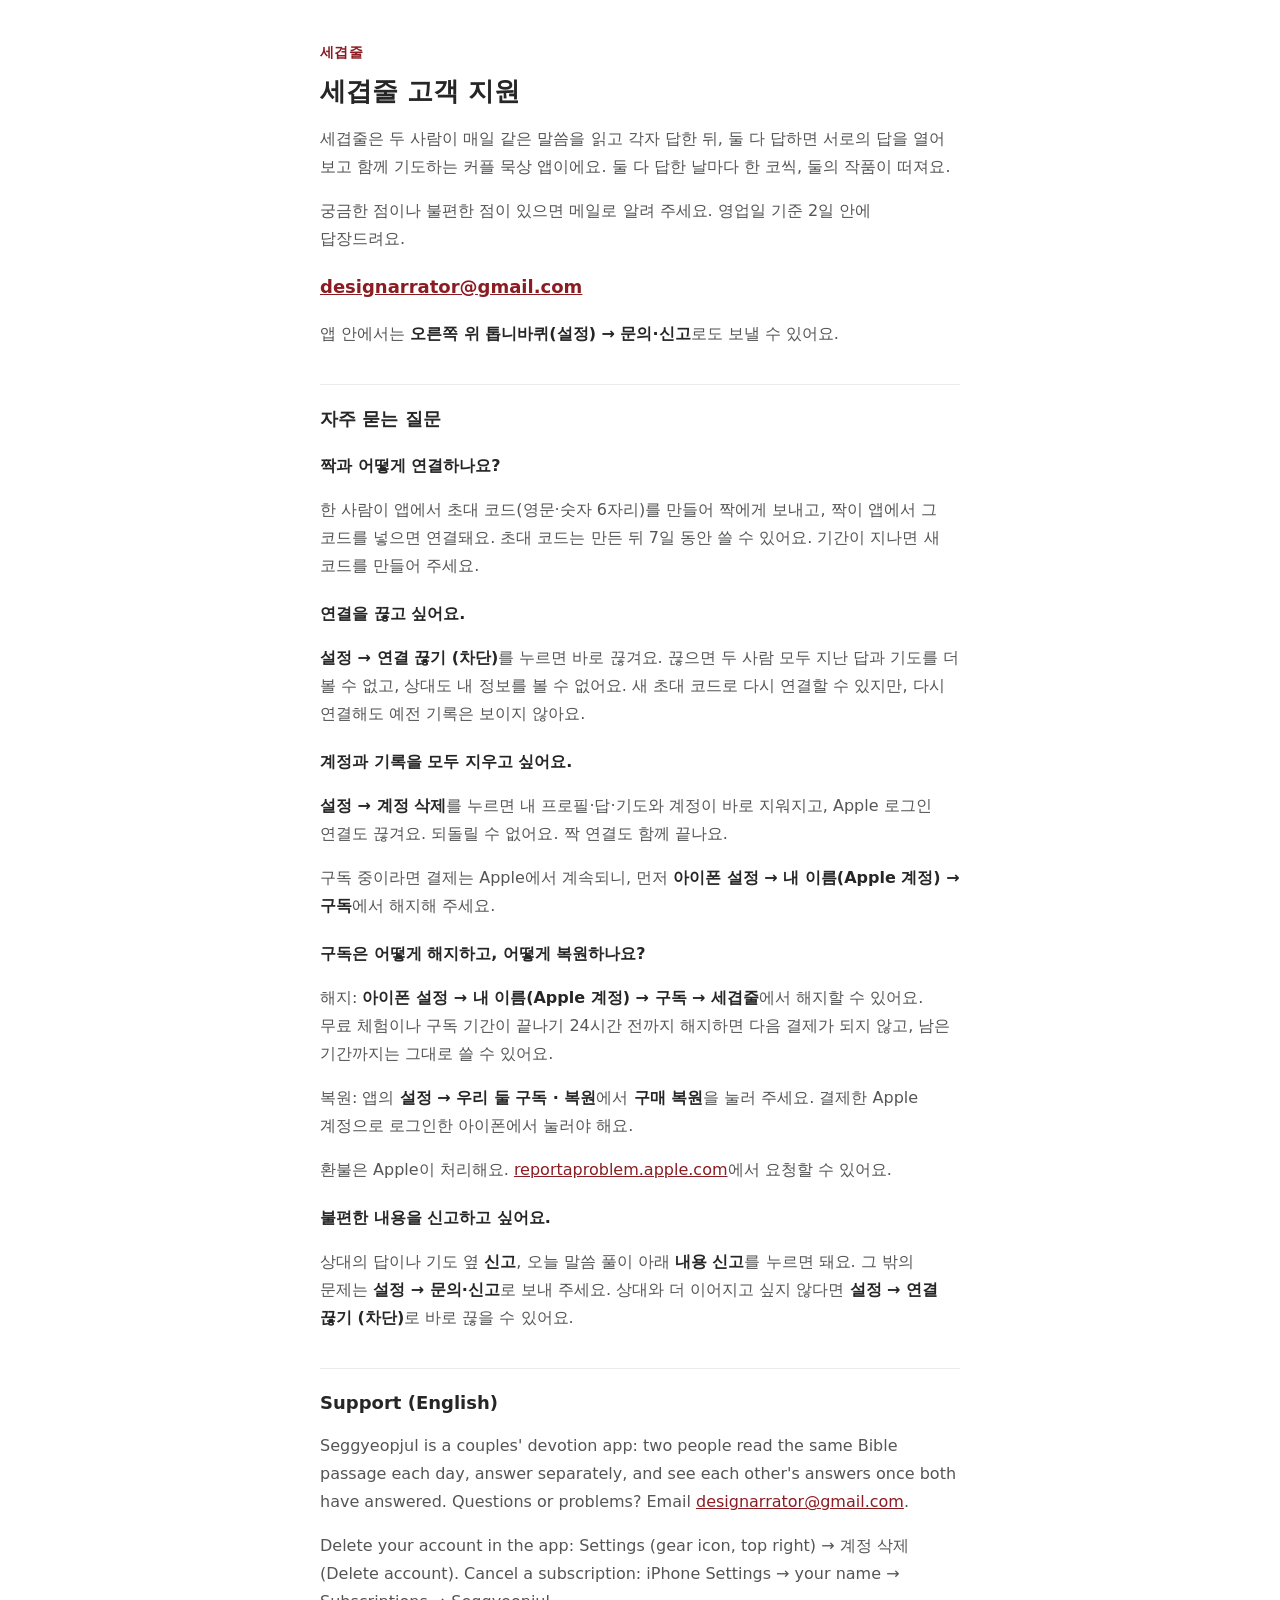
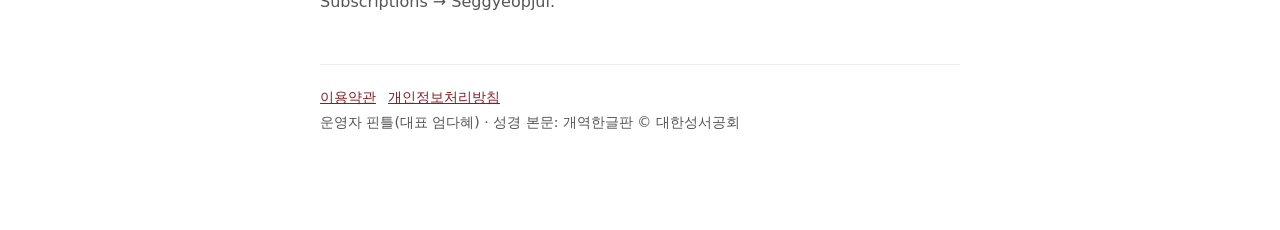
==== index.html @ f802d389 "세겹줄 개인정보처리방침·이용약관·지원 페이지 첫 판 Co-Authored-By: Claude Opus 5.5 <noreply@anthropic.com>" ====
<!doctype html>
<html lang="ko">
<head>
<meta charset="utf-8">
<meta name="viewport" content="width=device-width, initial-scale=1">
<title>세겹줄 고객 지원</title>
<meta name="description" content="세겹줄 — 같은 말씀으로 서로를 알아가는 커플 묵상 앱. 문의와 자주 묻는 질문.">
<link rel="stylesheet" href="style.css">
</head>
<body>
<main>
<p class="brand">세겹줄</p>
<h1>세겹줄 고객 지원</h1>
<p>세겹줄은 두 사람이 매일 같은 말씀을 읽고 각자 답한 뒤, 둘 다 답하면 서로의 답을 열어 보고 함께 기도하는 커플 묵상 앱이에요. 둘 다 답한 날마다 한 코씩, 둘의 작품이 떠져요.</p>
<p>궁금한 점이나 불편한 점이 있으면 메일로 알려 주세요. 영업일 기준 2일 안에 답장드려요.</p>
<!-- 확인 필요: «영업일 기준 2일»은 멀리 지원 페이지 문구를 따랐어요. 세겹줄도 같은 약속을 할지 다혜 확인 -->
<p class="mail"><a href="mailto:designarrator@gmail.com?subject=%EC%84%B8%EA%B2%B9%EC%A4%84%20%EB%AC%B8%EC%9D%98">designarrator@gmail.com</a></p>
<p>앱 안에서는 <b>오른쪽 위 톱니바퀴(설정) → 문의·신고</b>로도 보낼 수 있어요.</p>

<h2>자주 묻는 질문</h2>
<div class="faq">
<h3>짝과 어떻게 연결하나요?</h3>
<p>한 사람이 앱에서 초대 코드(영문·숫자 6자리)를 만들어 짝에게 보내고, 짝이 앱에서 그 코드를 넣으면 연결돼요. 초대 코드는 만든 뒤 7일 동안 쓸 수 있어요. 기간이 지나면 새 코드를 만들어 주세요.</p>

<h3>연결을 끊고 싶어요.</h3>
<p><b>설정 → 연결 끊기 (차단)</b>를 누르면 바로 끊겨요. 끊으면 두 사람 모두 지난 답과 기도를 더 볼 수 없고, 상대도 내 정보를 볼 수 없어요. 새 초대 코드로 다시 연결할 수 있지만, 다시 연결해도 예전 기록은 보이지 않아요.</p>

<h3>계정과 기록을 모두 지우고 싶어요.</h3>
<p><b>설정 → 계정 삭제</b>를 누르면 내 프로필·답·기도와 계정이 바로 지워지고, Apple 로그인 연결도 끊겨요. 되돌릴 수 없어요. 짝 연결도 함께 끝나요.</p>
<p>구독 중이라면 결제는 Apple에서 계속되니, 먼저 <b>아이폰 설정 → 내 이름(Apple 계정) → 구독</b>에서 해지해 주세요.</p>

<h3>구독은 어떻게 해지하고, 어떻게 복원하나요?</h3>
<p>해지: <b>아이폰 설정 → 내 이름(Apple 계정) → 구독 → 세겹줄</b>에서 해지할 수 있어요. 무료 체험이나 구독 기간이 끝나기 24시간 전까지 해지하면 다음 결제가 되지 않고, 남은 기간까지는 그대로 쓸 수 있어요.</p>
<p>복원: 앱의 <b>설정 → 우리 둘 구독 · 복원</b>에서 <b>구매 복원</b>을 눌러 주세요. 결제한 Apple 계정으로 로그인한 아이폰에서 눌러야 해요.</p>
<p>환불은 Apple이 처리해요. <a href="https://reportaproblem.apple.com">reportaproblem.apple.com</a>에서 요청할 수 있어요.</p>

<h3>불편한 내용을 신고하고 싶어요.</h3>
<p>상대의 답이나 기도 옆 <b>신고</b>, 오늘 말씀 풀이 아래 <b>내용 신고</b>를 누르면 돼요. 그 밖의 문제는 <b>설정 → 문의·신고</b>로 보내 주세요. 상대와 더 이어지고 싶지 않다면 <b>설정 → 연결 끊기 (차단)</b>로 바로 끊을 수 있어요.</p>
<!-- 확인 필요: 신고 처리 기한(이용약관 9조의 24시간)을 실제로 지킬 수 있는지 다혜 확인 -->
</div>

<h2>Support (English)</h2>
<p>Seggyeopjul is a couples' devotion app: two people read the same Bible passage each day, answer separately, and see each other's answers once both have answered. Questions or problems? Email <a href="mailto:designarrator@gmail.com?subject=Seggyeopjul%20support">designarrator@gmail.com</a>.</p>
<p>Delete your account in the app: Settings (gear icon, top right) → 계정 삭제 (Delete account). Cancel a subscription: iPhone Settings → your name → Subscriptions → Seggyeopjul.</p>

<nav class="foot"><a href="terms.html">이용약관</a><a href="privacy.html">개인정보처리방침</a></nav>
<p class="meta">운영자 핀틀(대표 엄다혜) · 성경 본문: 개역한글판 © 대한성서공회</p>
</main>
</body>
</html>
---- style.css ----
/* 세겹줄 공개 페이지 공용 스타일 — 외부 글꼴·스크립트 없음 */
:root { --primary:#8a1c22; --ink:#262626; --sub:#555; --line:#ececec; --soft:#f7f3f2; --bg:#fff; }
* { box-sizing:border-box; }
body { margin:0; background:var(--bg); color:var(--ink); font:16px/1.75 -apple-system, BlinkMacSystemFont, "Apple SD Gothic Neo", "Malgun Gothic", system-ui, sans-serif; -webkit-text-size-adjust:100%; word-break:keep-all; overflow-wrap:break-word; }
main { max-width:680px; margin:0 auto; padding:40px 20px 80px; }
.brand { font-size:14px; font-weight:700; color:var(--primary); margin:0 0 8px; letter-spacing:.02em; }
.brand a { color:inherit; text-decoration:none; }
h1 { font-size:26px; line-height:1.4; margin:0 0 8px; }
h2 { font-size:18px; line-height:1.5; margin:36px 0 8px; padding-top:20px; border-top:1px solid var(--line); }
h3 { font-size:16px; margin:20px 0 4px; }
p, li { color:var(--sub); }
ul, ol { padding-left:20px; }
b, strong { color:var(--ink); }
a { color:var(--primary); }
.meta { font-size:14px; color:var(--sub); margin:0 0 16px; }
.draft { display:inline-block; font-size:13px; font-weight:700; color:var(--primary); background:var(--soft); border-radius:8px; padding:4px 8px; }
.box { background:var(--soft); border-radius:12px; padding:16px; margin:16px 0; }
.box p { margin:0; }
.table { overflow-x:auto; }
table { width:100%; border-collapse:collapse; font-size:14px; line-height:1.6; }
th, td { text-align:left; padding:8px 6px; border-bottom:1px solid var(--line); vertical-align:top; }
th { color:var(--ink); font-weight:600; white-space:nowrap; }
td { color:var(--sub); }
.sens { color:var(--primary); font-weight:700; }
.faq h3 { color:var(--ink); }
.mail { font-size:18px; font-weight:700; }
nav.foot { margin-top:48px; padding-top:20px; border-top:1px solid var(--line); font-size:14px; }
nav.foot a { margin-right:12px; }
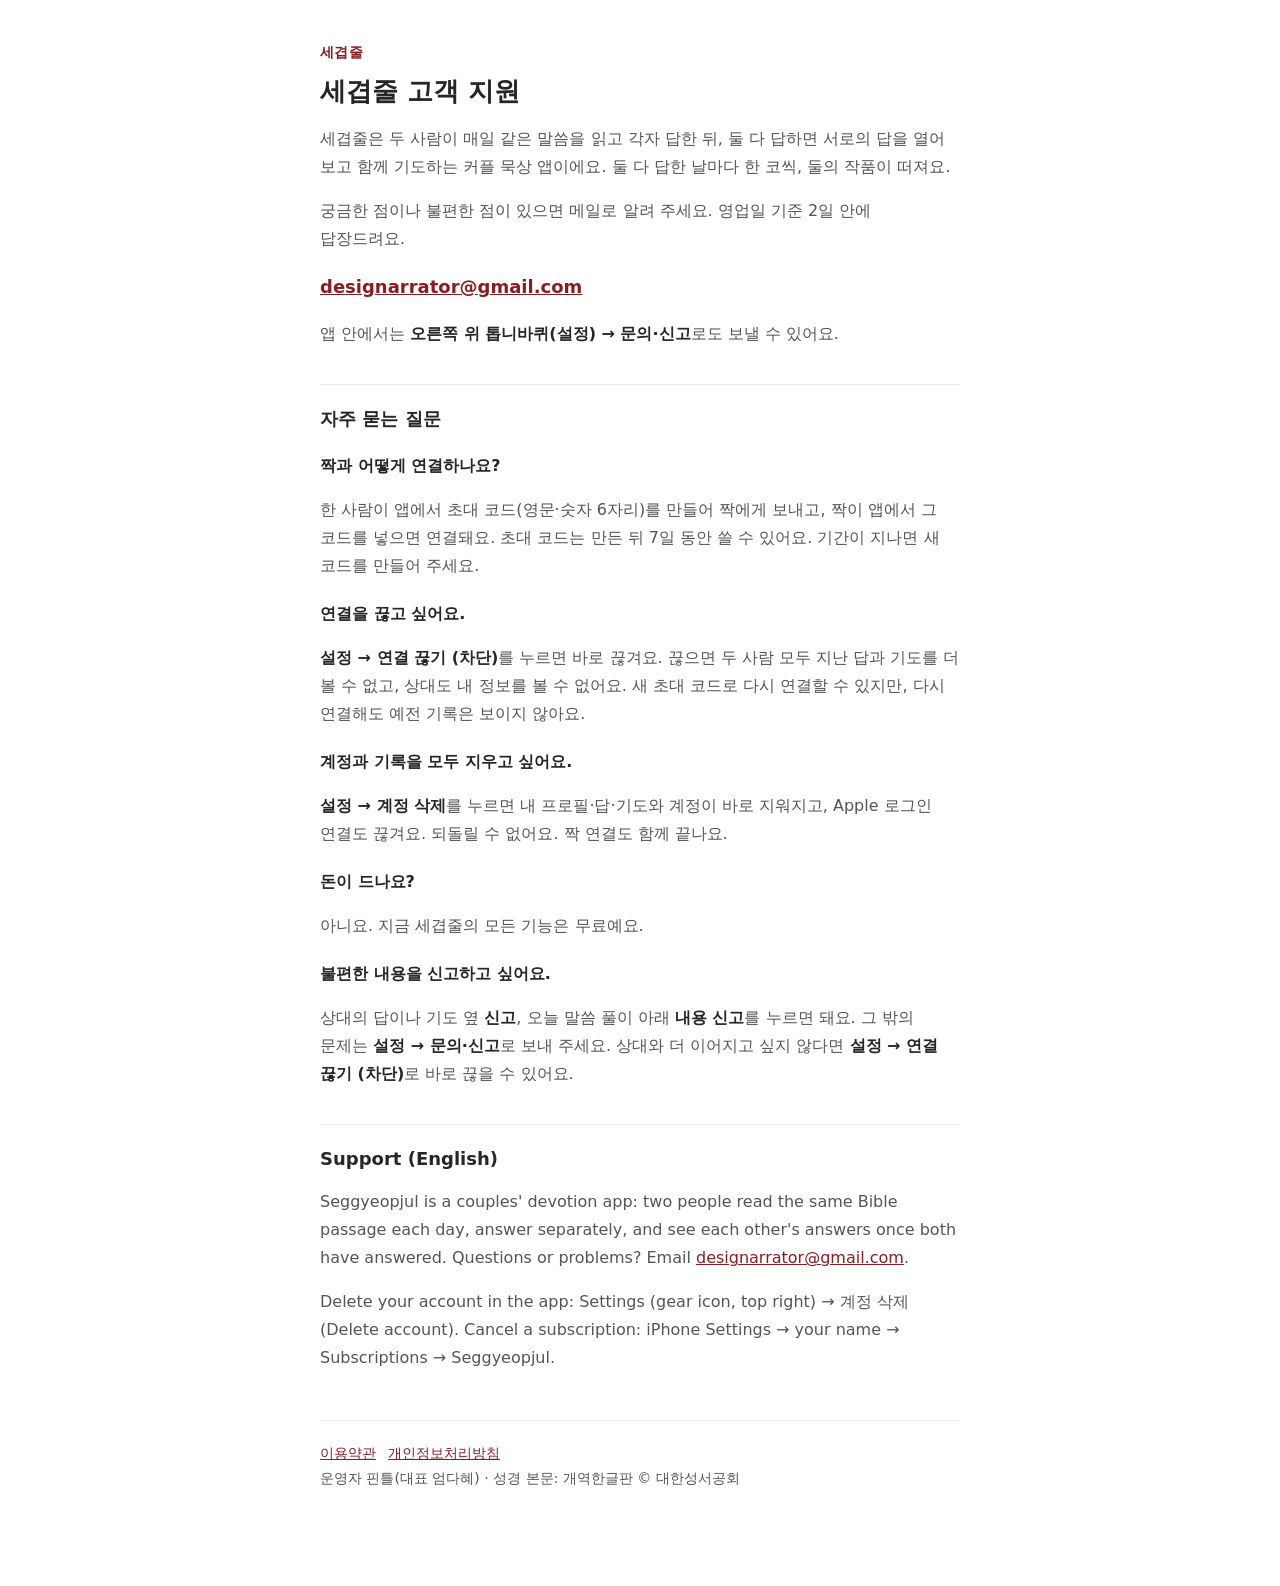
==== commit 6f45169f: "1.0 무료 출시에 맞춰 약관·지원 페이지 구독 내용 정리 Co-Authored-By: Claude Opus 5.5 <noreply@anthropic.com>" ====
--- a/index.html
+++ b/index.html
@@ -27,13 +27,9 @@
 
 <h3>계정과 기록을 모두 지우고 싶어요.</h3>
 <p><b>설정 → 계정 삭제</b>를 누르면 내 프로필·답·기도와 계정이 바로 지워지고, Apple 로그인 연결도 끊겨요. 되돌릴 수 없어요. 짝 연결도 함께 끝나요.</p>
-<p>구독 중이라면 결제는 Apple에서 계속되니, 먼저 <b>아이폰 설정 → 내 이름(Apple 계정) → 구독</b>에서 해지해 주세요.</p>
 
-<h3>구독은 어떻게 해지하고, 어떻게 복원하나요?</h3>
-<p>해지: <b>아이폰 설정 → 내 이름(Apple 계정) → 구독 → 세겹줄</b>에서 해지할 수 있어요. 무료 체험이나 구독 기간이 끝나기 24시간 전까지 해지하면 다음 결제가 되지 않고, 남은 기간까지는 그대로 쓸 수 있어요.</p>
-<p>복원: 앱의 <b>설정 → 우리 둘 구독 · 복원</b>에서 <b>구매 복원</b>을 눌러 주세요. 결제한 Apple 계정으로 로그인한 아이폰에서 눌러야 해요.</p>
-<p>환불은 Apple이 처리해요. <a href="https://reportaproblem.apple.com">reportaproblem.apple.com</a>에서 요청할 수 있어요.</p>
-
+<h3>돈이 드나요?</h3>
+<p>아니요. 지금 세겹줄의 모든 기능은 무료예요.</p>
 <h3>불편한 내용을 신고하고 싶어요.</h3>
 <p>상대의 답이나 기도 옆 <b>신고</b>, 오늘 말씀 풀이 아래 <b>내용 신고</b>를 누르면 돼요. 그 밖의 문제는 <b>설정 → 문의·신고</b>로 보내 주세요. 상대와 더 이어지고 싶지 않다면 <b>설정 → 연결 끊기 (차단)</b>로 바로 끊을 수 있어요.</p>
 <!-- 확인 필요: 신고 처리 기한(이용약관 9조의 24시간)을 실제로 지킬 수 있는지 다혜 확인 -->
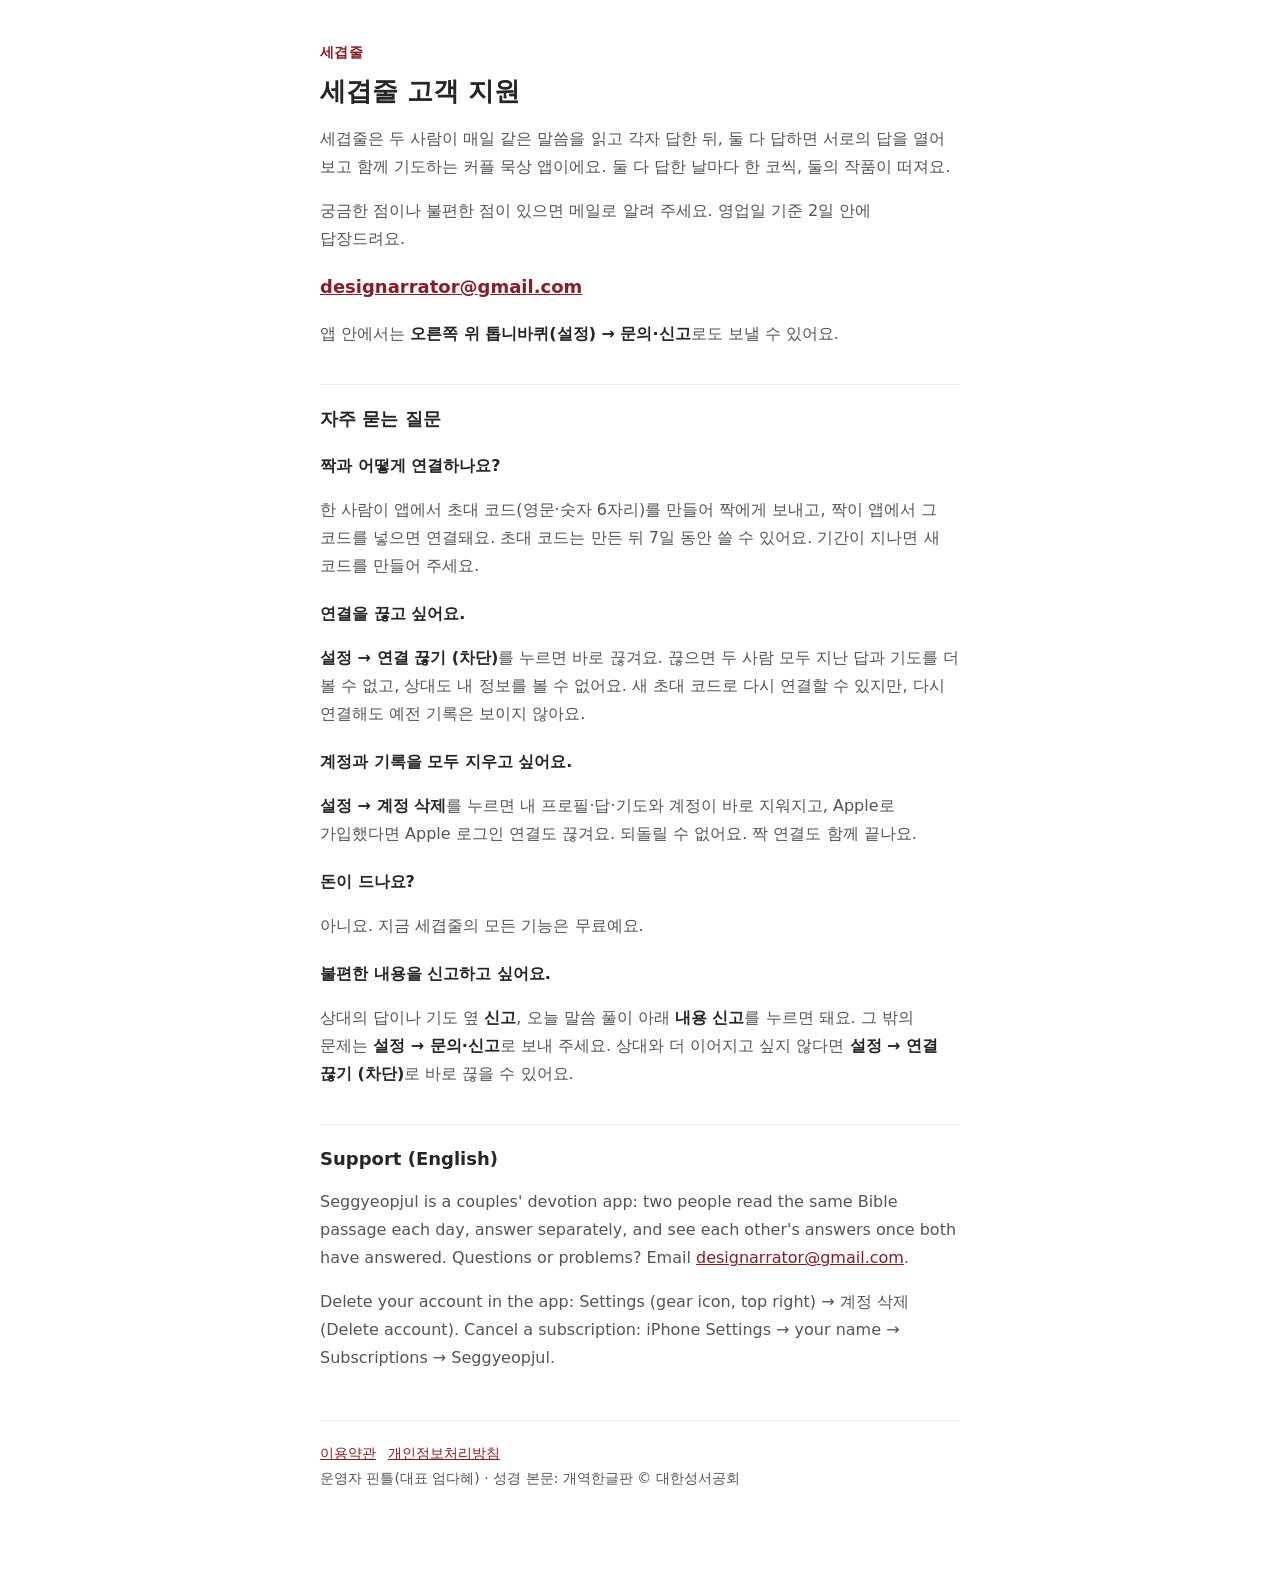
==== commit ee2a592a: "처리방침·약관: 카카오 로그인 추가, 구독 항목 정리, 시행일 11/24 Co-Authored-By: Claude Opus 5.5 <noreply@anthropic.com>" ====
--- a/index.html
+++ b/index.html
@@ -26,7 +26,7 @@
 <p><b>설정 → 연결 끊기 (차단)</b>를 누르면 바로 끊겨요. 끊으면 두 사람 모두 지난 답과 기도를 더 볼 수 없고, 상대도 내 정보를 볼 수 없어요. 새 초대 코드로 다시 연결할 수 있지만, 다시 연결해도 예전 기록은 보이지 않아요.</p>
 
 <h3>계정과 기록을 모두 지우고 싶어요.</h3>
-<p><b>설정 → 계정 삭제</b>를 누르면 내 프로필·답·기도와 계정이 바로 지워지고, Apple 로그인 연결도 끊겨요. 되돌릴 수 없어요. 짝 연결도 함께 끝나요.</p>
+<p><b>설정 → 계정 삭제</b>를 누르면 내 프로필·답·기도와 계정이 바로 지워지고, Apple로 가입했다면 Apple 로그인 연결도 끊겨요. 되돌릴 수 없어요. 짝 연결도 함께 끝나요.</p>
 
 <h3>돈이 드나요?</h3>
 <p>아니요. 지금 세겹줄의 모든 기능은 무료예요.</p>
